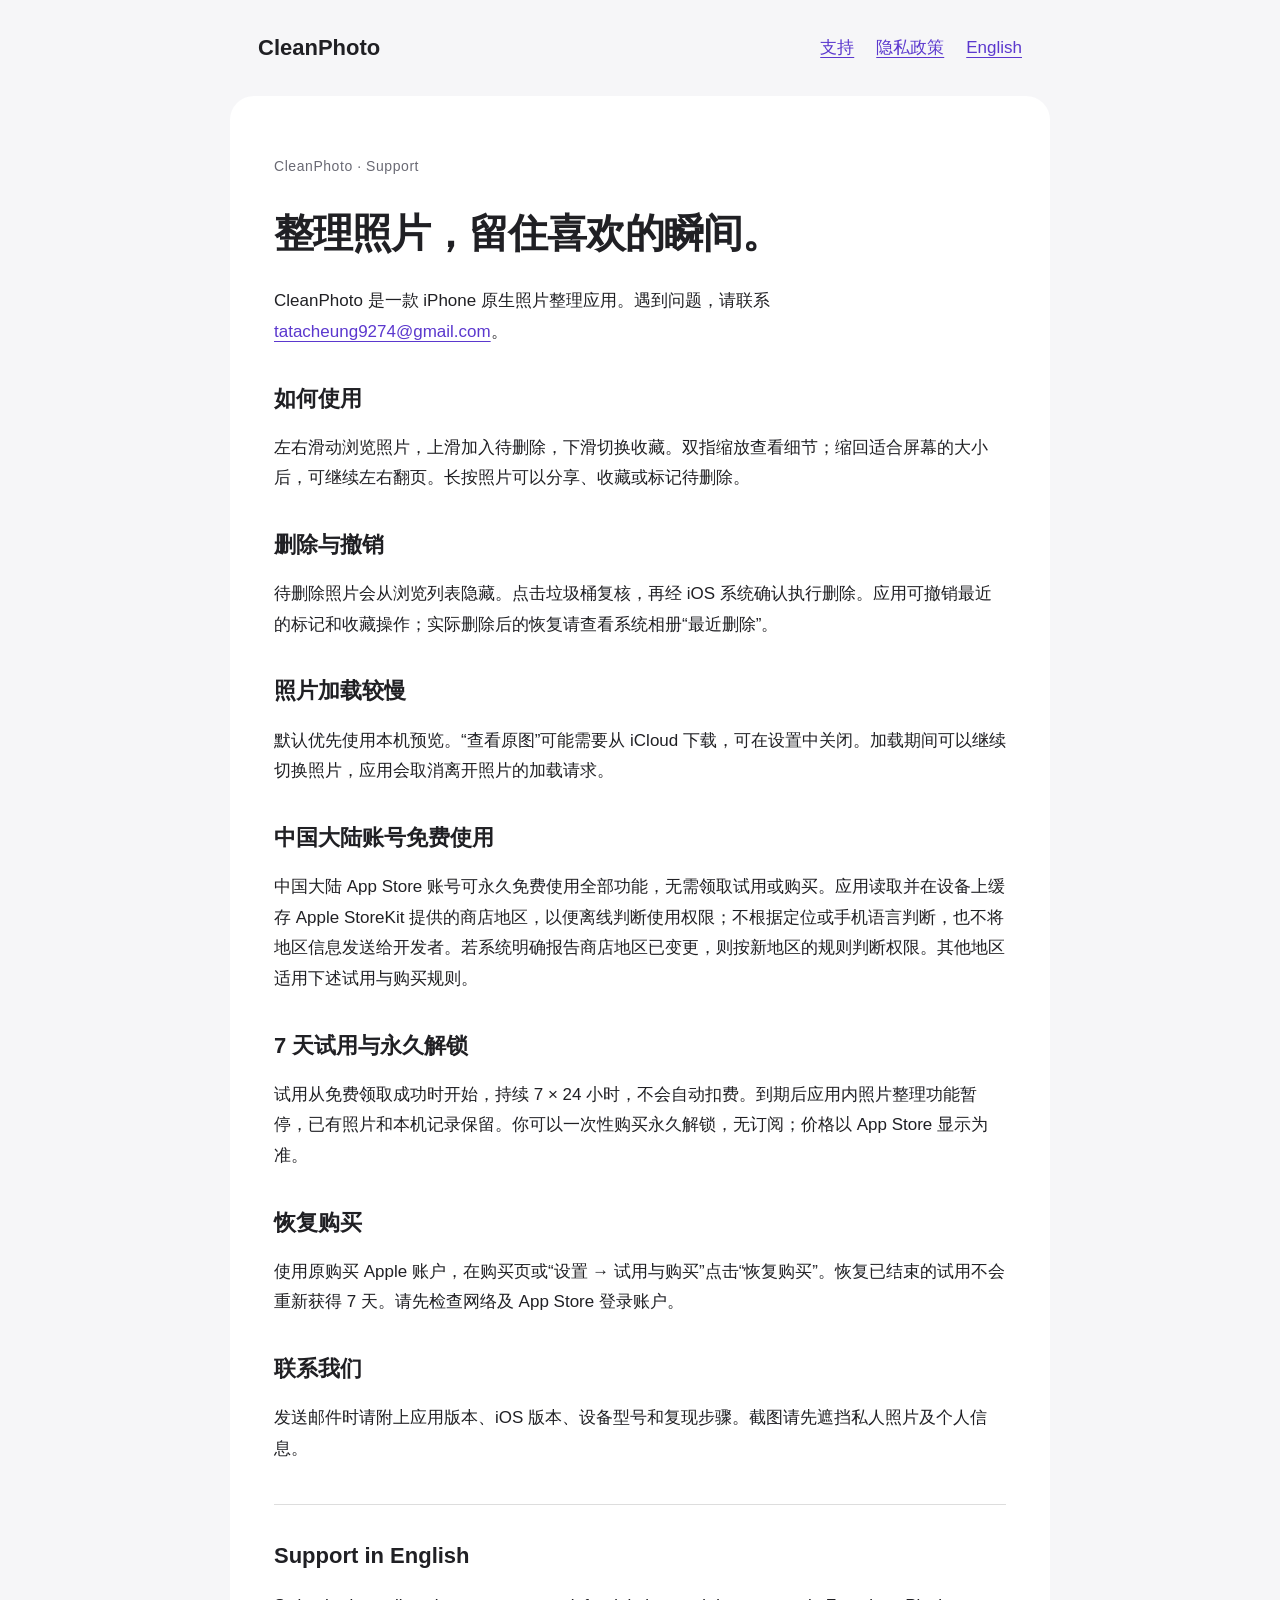
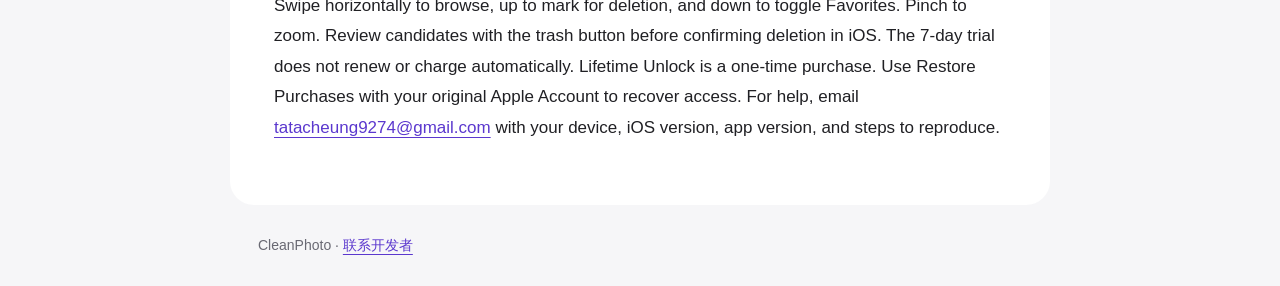
==== index.html @ a1625711 "Publish CleanPhoto support and privacy pages" ====
<!doctype html>
<html lang="zh-Hans"><head><meta charset="utf-8"><meta name="viewport" content="width=device-width, initial-scale=1"><meta name="color-scheme" content="light dark"><title>支持 · CleanPhoto</title><link rel="stylesheet" href="style.css"></head><body><header><a class="brand" href="./">CleanPhoto</a><nav aria-label="网站导航"><a href="./">支持</a><a href="privacy.html">隐私政策</a><a href="en/index.html" lang="en">English</a></nav></header><main><p class="eyebrow">CleanPhoto · Support</p><h1>整理照片，留住喜欢的瞬间。</h1><p>CleanPhoto 是一款 iPhone 原生照片整理应用。遇到问题，请联系 <a href="mailto:tatacheung9274@gmail.com">tatacheung9274@gmail.com</a>。</p>
<h2>如何使用</h2><p>左右滑动浏览照片，上滑加入待删除，下滑切换收藏。双指缩放查看细节；缩回适合屏幕的大小后，可继续左右翻页。长按照片可以分享、收藏或标记待删除。</p>
<h2>删除与撤销</h2><p>待删除照片会从浏览列表隐藏。点击垃圾桶复核，再经 iOS 系统确认执行删除。应用可撤销最近的标记和收藏操作；实际删除后的恢复请查看系统相册“最近删除”。</p>
<h2>照片加载较慢</h2><p>默认优先使用本机预览。“查看原图”可能需要从 iCloud 下载，可在设置中关闭。加载期间可以继续切换照片，应用会取消离开照片的加载请求。</p>
<h2>中国大陆账号免费使用</h2><p>中国大陆 App Store 账号可永久免费使用全部功能，无需领取试用或购买。应用读取并在设备上缓存 Apple StoreKit 提供的商店地区，以便离线判断使用权限；不根据定位或手机语言判断，也不将地区信息发送给开发者。若系统明确报告商店地区已变更，则按新地区的规则判断权限。其他地区适用下述试用与购买规则。</p>
<h2>7 天试用与永久解锁</h2><p>试用从免费领取成功时开始，持续 7 × 24 小时，不会自动扣费。到期后应用内照片整理功能暂停，已有照片和本机记录保留。你可以一次性购买永久解锁，无订阅；价格以 App Store 显示为准。</p>
<h2>恢复购买</h2><p>使用原购买 Apple 账户，在购买页或“设置 → 试用与购买”点击“恢复购买”。恢复已结束的试用不会重新获得 7 天。请先检查网络及 App Store 登录账户。</p>
<h2>联系我们</h2><p>发送邮件时请附上应用版本、iOS 版本、设备型号和复现步骤。截图请先遮挡私人照片及个人信息。</p>
<hr><h2 lang="en">Support in English</h2><p lang="en">Swipe horizontally to browse, up to mark for deletion, and down to toggle Favorites. Pinch to zoom. Review candidates with the trash button before confirming deletion in iOS. The 7-day trial does not renew or charge automatically. Lifetime Unlock is a one-time purchase. Use Restore Purchases with your original Apple Account to recover access. For help, email <a href="mailto:tatacheung9274@gmail.com">tatacheung9274@gmail.com</a> with your device, iOS version, app version, and steps to reproduce.</p></main><footer>CleanPhoto · <a href="mailto:tatacheung9274@gmail.com">联系开发者</a></footer></body></html>
---- style.css ----
:root{font-family:-apple-system,BlinkMacSystemFont,"Segoe UI",sans-serif;color:#202024;background:#f6f6f8;line-height:1.8;font-size:17px}*{box-sizing:border-box}body{margin:0}header,main,footer{max-width:820px;margin:auto;padding:28px}header{display:flex;align-items:center;justify-content:space-between;gap:20px}a{color:#5b38ce;text-underline-offset:4px}.brand{font-size:22px;font-weight:700;text-decoration:none;color:inherit}nav{display:flex;gap:22px}main{background:#fff;border-radius:24px;padding:44px}h1{font-size:clamp(28px,5vw,40px);line-height:1.35;letter-spacing:-.025em}h2{font-size:22px;line-height:1.5;margin-top:34px}p{overflow-wrap:anywhere}.eyebrow,.muted,footer{color:#696973}.eyebrow{font-size:14px;letter-spacing:.04em}hr{border:0;border-top:1px solid #ddd;margin-top:40px}footer{font-size:14px}@media(max-width:600px){header,footer{padding:22px}main{border-radius:0;padding:24px}nav{gap:14px}}@media(prefers-color-scheme:dark){:root{color:#eeeef4;background:#141416}main{background:#202023}a{color:#b6a0ff}.eyebrow,.muted,footer{color:#b0b0b9}hr{border-color:#45454b}}
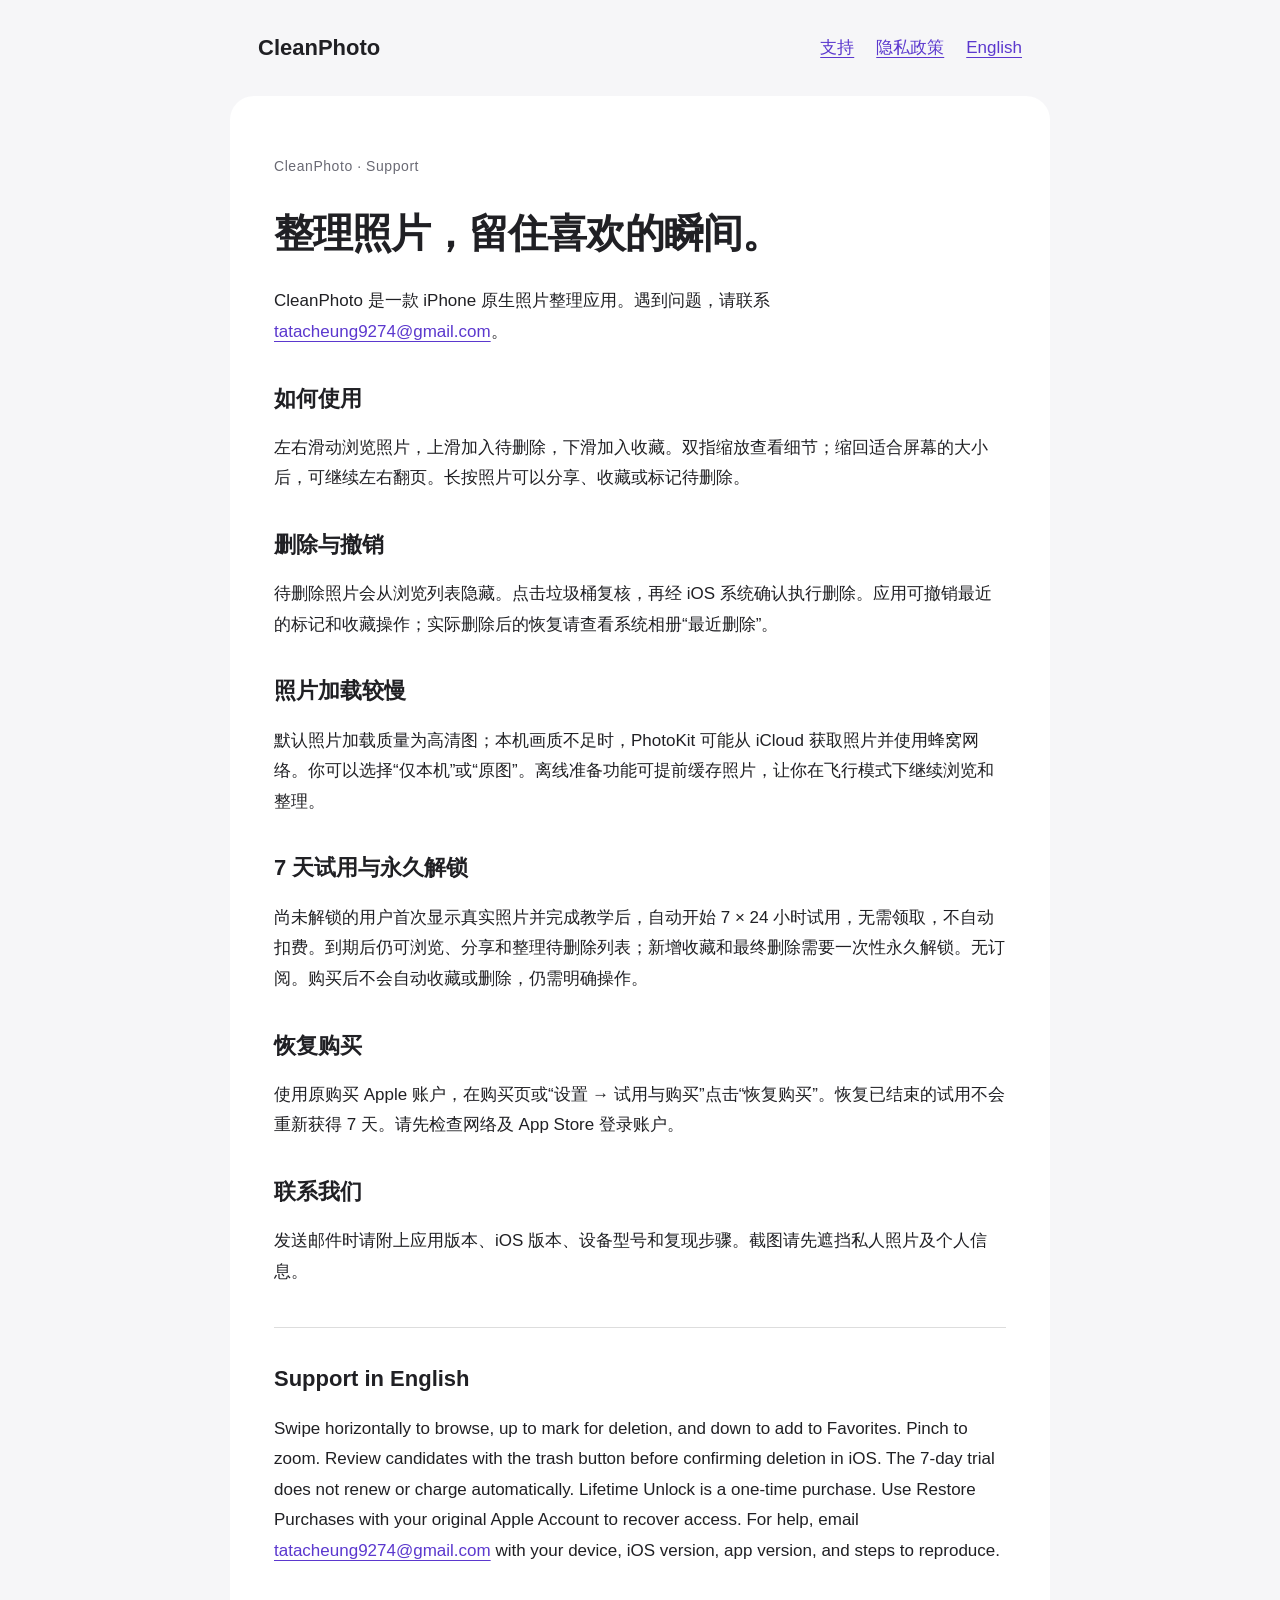
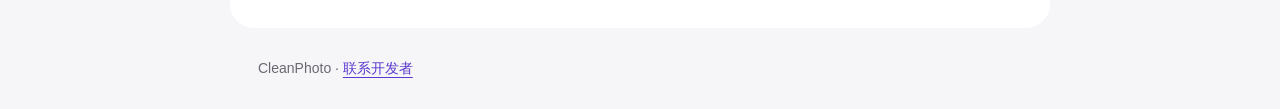
==== commit 4d7bffb3: "Update CleanPhoto release support and privacy pages" ====
--- a/index.html
+++ b/index.html
@@ -1,10 +1,9 @@
 <!doctype html>
 <html lang="zh-Hans"><head><meta charset="utf-8"><meta name="viewport" content="width=device-width, initial-scale=1"><meta name="color-scheme" content="light dark"><title>支持 · CleanPhoto</title><link rel="stylesheet" href="style.css"></head><body><header><a class="brand" href="./">CleanPhoto</a><nav aria-label="网站导航"><a href="./">支持</a><a href="privacy.html">隐私政策</a><a href="en/index.html" lang="en">English</a></nav></header><main><p class="eyebrow">CleanPhoto · Support</p><h1>整理照片，留住喜欢的瞬间。</h1><p>CleanPhoto 是一款 iPhone 原生照片整理应用。遇到问题，请联系 <a href="mailto:tatacheung9274@gmail.com">tatacheung9274@gmail.com</a>。</p>
-<h2>如何使用</h2><p>左右滑动浏览照片，上滑加入待删除，下滑切换收藏。双指缩放查看细节；缩回适合屏幕的大小后，可继续左右翻页。长按照片可以分享、收藏或标记待删除。</p>
+<h2>如何使用</h2><p>左右滑动浏览照片，上滑加入待删除，下滑加入收藏。双指缩放查看细节；缩回适合屏幕的大小后，可继续左右翻页。长按照片可以分享、收藏或标记待删除。</p>
 <h2>删除与撤销</h2><p>待删除照片会从浏览列表隐藏。点击垃圾桶复核，再经 iOS 系统确认执行删除。应用可撤销最近的标记和收藏操作；实际删除后的恢复请查看系统相册“最近删除”。</p>
-<h2>照片加载较慢</h2><p>默认优先使用本机预览。“查看原图”可能需要从 iCloud 下载，可在设置中关闭。加载期间可以继续切换照片，应用会取消离开照片的加载请求。</p>
-<h2>中国大陆账号免费使用</h2><p>中国大陆 App Store 账号可永久免费使用全部功能，无需领取试用或购买。应用读取并在设备上缓存 Apple StoreKit 提供的商店地区，以便离线判断使用权限；不根据定位或手机语言判断，也不将地区信息发送给开发者。若系统明确报告商店地区已变更，则按新地区的规则判断权限。其他地区适用下述试用与购买规则。</p>
-<h2>7 天试用与永久解锁</h2><p>试用从免费领取成功时开始，持续 7 × 24 小时，不会自动扣费。到期后应用内照片整理功能暂停，已有照片和本机记录保留。你可以一次性购买永久解锁，无订阅；价格以 App Store 显示为准。</p>
+<h2>照片加载较慢</h2><p>默认照片加载质量为高清图；本机画质不足时，PhotoKit 可能从 iCloud 获取照片并使用蜂窝网络。你可以选择“仅本机”或“原图”。离线准备功能可提前缓存照片，让你在飞行模式下继续浏览和整理。</p>
+<h2>7 天试用与永久解锁</h2><p>尚未解锁的用户首次显示真实照片并完成教学后，自动开始 7 × 24 小时试用，无需领取，不自动扣费。到期后仍可浏览、分享和整理待删除列表；新增收藏和最终删除需要一次性永久解锁。无订阅。购买后不会自动收藏或删除，仍需明确操作。</p>
 <h2>恢复购买</h2><p>使用原购买 Apple 账户，在购买页或“设置 → 试用与购买”点击“恢复购买”。恢复已结束的试用不会重新获得 7 天。请先检查网络及 App Store 登录账户。</p>
 <h2>联系我们</h2><p>发送邮件时请附上应用版本、iOS 版本、设备型号和复现步骤。截图请先遮挡私人照片及个人信息。</p>
-<hr><h2 lang="en">Support in English</h2><p lang="en">Swipe horizontally to browse, up to mark for deletion, and down to toggle Favorites. Pinch to zoom. Review candidates with the trash button before confirming deletion in iOS. The 7-day trial does not renew or charge automatically. Lifetime Unlock is a one-time purchase. Use Restore Purchases with your original Apple Account to recover access. For help, email <a href="mailto:tatacheung9274@gmail.com">tatacheung9274@gmail.com</a> with your device, iOS version, app version, and steps to reproduce.</p></main><footer>CleanPhoto · <a href="mailto:tatacheung9274@gmail.com">联系开发者</a></footer></body></html>
+<hr><h2 lang="en">Support in English</h2><p lang="en">Swipe horizontally to browse, up to mark for deletion, and down to add to Favorites. Pinch to zoom. Review candidates with the trash button before confirming deletion in iOS. The 7-day trial does not renew or charge automatically. Lifetime Unlock is a one-time purchase. Use Restore Purchases with your original Apple Account to recover access. For help, email <a href="mailto:tatacheung9274@gmail.com">tatacheung9274@gmail.com</a> with your device, iOS version, app version, and steps to reproduce.</p></main><footer>CleanPhoto · <a href="mailto:tatacheung9274@gmail.com">联系开发者</a></footer></body></html>
